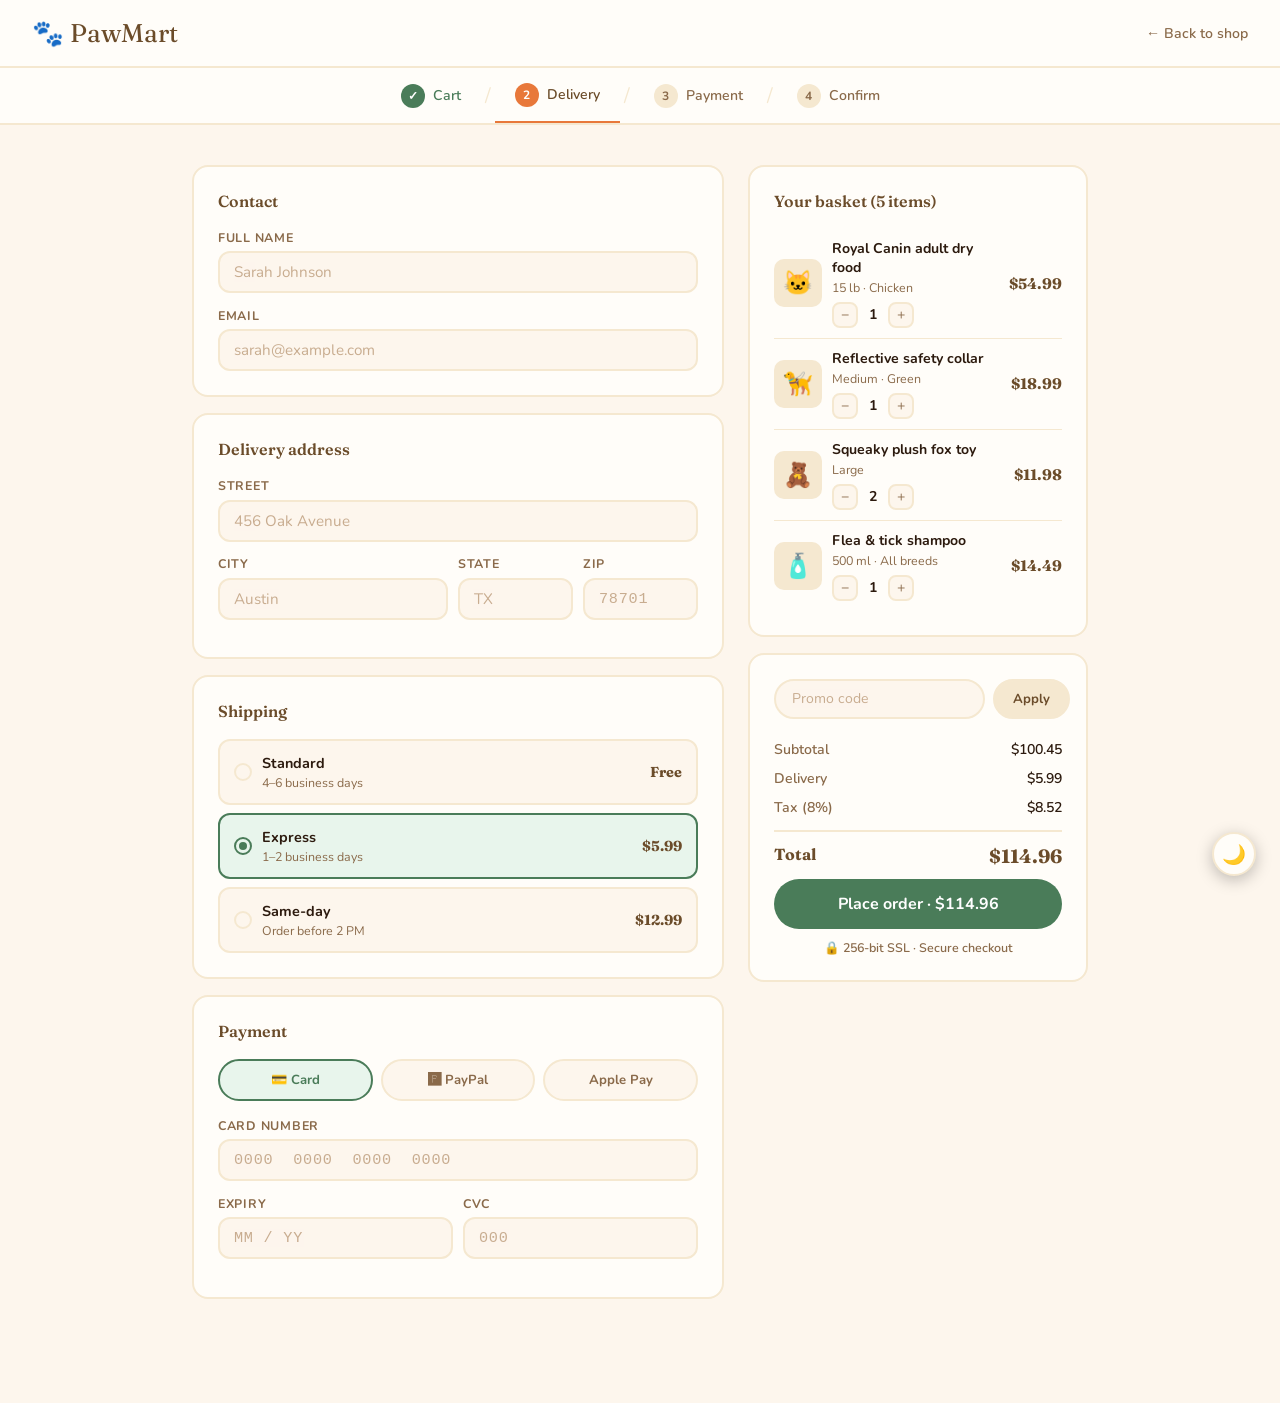
==== checkout.html @ 458d9aaf "Add files via upload" ====
<!DOCTYPE html>
<html lang="en">
<head>
<script>!function(){var t=localStorage.getItem("pawsome_theme")||(window.matchMedia("(prefers-color-scheme:dark)").matches?"dark":"light");document.documentElement.setAttribute("data-theme",t)}();</script>
<meta charset="UTF-8">
<meta name="viewport" content="width=device-width, initial-scale=1.0">
<title>PawMart — Checkout</title>
<link href="https://fonts.googleapis.com/css2?family=Fraunces:wght@400;600;700&family=Nunito:wght@400;500;600;700&display=swap" rel="stylesheet">
<link rel="stylesheet" href="/css/checkout.css">
</head>
<body>

<header>
  <a href="shop.html" class="logo">🐾 PawMart</a>
  <a href="shop.html" class="back-link">← Back to shop</a>
</header>

<div class="steps">
  <div class="step done">
    <div class="snum">✓</div> Cart
  </div>
  <span class="sep">/</span>
  <div class="step active">
    <div class="snum">2</div> Delivery
  </div>
  <span class="sep">/</span>
  <div class="step">
    <div class="snum">3</div> Payment
  </div>
  <span class="sep">/</span>
  <div class="step">
    <div class="snum">4</div> Confirm
  </div>
</div>

<div class="main">

  <!-- LEFT -->
  <div>

    <div class="section">
      <div class="section-title">Contact</div>
      <div class="field"><label>Full name</label><input type="text" placeholder="Sarah Johnson"></div>
      <div class="field"><label>Email</label><input type="email" placeholder="sarah@example.com"></div>
    </div>

    <div class="section">
      <div class="section-title">Delivery address</div>
      <div class="field"><label>Street</label><input type="text" placeholder="456 Oak Avenue"></div>
      <div class="row3">
        <div class="field"><label>City</label><input type="text" placeholder="Austin"></div>
        <div class="field"><label>State</label><input type="text" placeholder="TX"></div>
        <div class="field"><label>ZIP</label><input type="text" class="mono" placeholder="78701" maxlength="10"></div>
      </div>
    </div>

    <div class="section">
      <div class="section-title">Shipping</div>
      <div class="ship-opts">
        <div class="sopt" onclick="selShip(this, 0)">
          <div class="sopt-left">
            <div class="dot"></div>
            <div>
              <div class="sname">Standard</div>
              <div class="seta">4–6 business days</div>
            </div>
          </div>
          <div class="sprice">Free</div>
        </div>
        <div class="sopt sel" onclick="selShip(this, 5.99)">
          <div class="sopt-left">
            <div class="dot on"></div>
            <div>
              <div class="sname">Express</div>
              <div class="seta">1–2 business days</div>
            </div>
          </div>
          <div class="sprice">$5.99</div>
        </div>
        <div class="sopt" onclick="selShip(this, 12.99)">
          <div class="sopt-left">
            <div class="dot"></div>
            <div>
              <div class="sname">Same-day</div>
              <div class="seta">Order before 2 PM</div>
            </div>
          </div>
          <div class="sprice">$12.99</div>
        </div>
      </div>
    </div>

    <div class="section">
      <div class="section-title">Payment</div>
      <div class="pmethods">
        <button class="pm active" onclick="selPay(this)">💳 Card</button>
        <button class="pm" onclick="selPay(this)">🅿 PayPal</button>
        <button class="pm" onclick="selPay(this)"> Apple Pay</button>
      </div>
      <div class="field"><label>Card number</label><input type="text" class="mono" placeholder="0000  0000  0000  0000" maxlength="19" oninput="fmtCard(this)"></div>
      <div class="row2">
        <div class="field"><label>Expiry</label><input type="text" class="mono" placeholder="MM / YY" maxlength="7" oninput="fmtExp(this)"></div>
        <div class="field"><label>CVC</label><input type="text" class="mono" placeholder="000" maxlength="4"></div>
      </div>
    </div>

  </div>

  <!-- RIGHT -->
  <div>

    <div class="section" id="basket-panel">
      <div class="section-title" id="basket-title">Your basket</div>
      <!-- items injected by JS -->
    </div>

    <div class="section">
      <div class="coup">
        <input type="text" placeholder="Promo code" id="coup-in">
        <button onclick="applyCoup()">Apply</button>
      </div>
      <div class="coup-ok" id="coup-ok">✓ 10% off applied!</div>

      <div class="sumrow"><span class="k">Subtotal</span><span class="v" id="s-sub">$100.45</span></div>
      <div class="sumrow"><span class="k">Delivery</span><span class="v" id="s-ship">$5.99</span></div>
      <div class="sumrow"><span class="k">Tax (8%)</span><span class="v" id="s-tax">$8.52</span></div>
      <div class="sumrow" id="s-disc-row" style="display:none">
        <span class="k">Promo</span>
        <span class="v" style="color:var(--green)" id="s-disc">−$10.05</span>
      </div>
      <div class="sumrow total"><span class="k">Total</span><span class="v" id="s-total">$114.96</span></div>

      <button class="pay-btn" id="pay-btn" onclick="doPay()">
        <span id="pay-label">Place order · $114.96</span>
      </button>
      <div class="secure-note">🔒 256-bit SSL · Secure checkout</div>
    </div>

  </div>
</div>

<script src="/js/checkout.js"></script>
<script src="/js/darkmode.js"></script>
</body>
</html>
---- css/checkout.css ----
@import url('https://fonts.googleapis.com/css2?family=Fraunces:wght@400;600;700&family=Nunito:wght@400;500;600;700&display=swap');

*, *::before, *::after { box-sizing: border-box; margin: 0; padding: 0; }

:root {
  --cream: #FDF6ED;
  --warm: #F5E8D0;
  --brown: #6B4C2A;
  --brown-light: #A67C52;
  --green: #4A7C59;
  --green-light: #7DB892;
  --green-pale: #E8F5EC;
  --orange: #E8783A;
  --text: #2C1A0E;
  --text-muted: #8A6A4A;
  --white: #FFFDF9;
  --border: #F0E4CC;
  --r: 16px;
}

body {
  font-family: 'Nunito', sans-serif;
  background: var(--cream);
  color: var(--text);
  min-height: 100vh;
}

/* Header */
header {
  background: var(--white);
  border-bottom: 2px solid var(--warm);
  padding: 0 2rem;
  height: 68px;
  display: flex;
  align-items: center;
  justify-content: space-between;
}
.logo {
  font-family: 'Fraunces', serif;
  font-size: 1.6rem;
  color: var(--brown);
  text-decoration: none;
  display: flex;
  align-items: center;
  gap: 8px;
}
.back-link {
  font-size: 0.88rem;
  font-weight: 600;
  color: var(--text-muted);
  text-decoration: none;
  transition: color 0.2s;
}
.back-link:hover { color: var(--green); }

/* Steps */
.steps {
  background: var(--white);
  border-bottom: 2px solid var(--warm);
  display: flex;
  justify-content: center;
  gap: 0;
  padding: 0 1rem;
}
.step {
  display: flex;
  align-items: center;
  gap: 8px;
  padding: 14px 20px;
  font-size: 0.88rem;
  font-weight: 600;
  color: var(--text-muted);
  font-family: 'Nunito', sans-serif;
}
.step.done { color: var(--green); }
.step.active {
  color: var(--brown);
  border-bottom: 2px solid var(--orange);
}
.snum {
  width: 24px; height: 24px; border-radius: 50%;
  background: var(--warm);
  color: var(--text-muted);
  font-size: 0.75rem;
  font-weight: 700;
  display: flex; align-items: center; justify-content: center;
}
.step.done .snum { background: var(--green); color: #fff; }
.step.active .snum { background: var(--orange); color: #fff; }
.sep { color: var(--warm); padding: 14px 4px; font-size: 20px; align-self: center; }

/* Layout */
.main {
  max-width: 960px;
  margin: 2.5rem auto;
  padding: 0 2rem 4rem;
  display: grid;
  grid-template-columns: 1fr 340px;
  gap: 1.5rem;
  align-items: start;
}

/* Sections */
.section {
  background: var(--white);
  border: 2px solid var(--warm);
  border-radius: var(--r);
  padding: 1.5rem;
  margin-bottom: 1rem;
}
.section:last-child { margin-bottom: 0; }
.section-title {
  font-family: 'Fraunces', serif;
  font-size: 1rem;
  font-weight: 600;
  color: var(--brown);
  margin-bottom: 1.1rem;
}

/* Form fields */
.field { margin-bottom: 0.85rem; }
.field:last-child { margin-bottom: 0; }
.field label {
  display: block;
  font-size: 0.78rem;
  font-weight: 700;
  color: var(--text-muted);
  text-transform: uppercase;
  letter-spacing: 0.06em;
  margin-bottom: 0.35rem;
}
.field input, .field select {
  width: 100%;
  height: 42px;
  border-radius: 12px;
  border: 2px solid var(--warm);
  background: var(--cream);
  color: var(--text);
  font-size: 0.95rem;
  padding: 0 14px;
  outline: none;
  font-family: 'Nunito', sans-serif;
  transition: border-color 0.2s, box-shadow 0.2s;
}
.field input:focus, .field select:focus {
  border-color: var(--green);
  box-shadow: 0 0 0 3px rgba(74,124,89,0.12);
}
.field input::placeholder { color: var(--brown-light); opacity: 0.6; }
.row2 { display: grid; grid-template-columns: 1fr 1fr; gap: 10px; }
.row3 { display: grid; grid-template-columns: 2fr 1fr 1fr; gap: 10px; }
.mono { font-family: 'Courier New', monospace !important; letter-spacing: 0.05em; }

/* Shipping options */
.ship-opts { display: flex; flex-direction: column; gap: 8px; }
.sopt {
  display: flex;
  align-items: center;
  justify-content: space-between;
  padding: 12px 14px;
  border-radius: 12px;
  border: 2px solid var(--warm);
  cursor: pointer;
  transition: all 0.2s;
  background: var(--cream);
}
.sopt:hover { border-color: var(--green-light); }
.sopt.sel { border: 2px solid var(--green); background: var(--green-pale); }
.sopt-left { display: flex; align-items: center; gap: 10px; }
.dot {
  width: 18px; height: 18px; border-radius: 50%;
  border: 2px solid var(--warm);
  flex-shrink: 0;
  display: flex; align-items: center; justify-content: center;
  transition: border-color 0.2s;
}
.dot.on { border-color: var(--green); }
.dot.on::after { content: ''; width: 8px; height: 8px; border-radius: 50%; background: var(--green); }
.sname { font-size: 0.9rem; font-weight: 700; color: var(--text); }
.seta { font-size: 0.78rem; color: var(--text-muted); margin-top: 1px; }
.sprice { font-size: 0.9rem; font-weight: 700; color: var(--brown); font-family: 'Fraunces', serif; }

/* Payment methods */
.pmethods { display: flex; gap: 8px; margin-bottom: 1rem; }
.pm {
  flex: 1; height: 42px;
  border-radius: 50px;
  border: 2px solid var(--warm);
  cursor: pointer;
  display: flex; align-items: center; justify-content: center;
  gap: 6px;
  font-size: 0.82rem;
  font-weight: 700;
  color: var(--text-muted);
  background: var(--cream);
  transition: all 0.2s;
  font-family: 'Nunito', sans-serif;
}
.pm:hover { border-color: var(--green-light); color: var(--green); }
.pm.active {
  border: 2px solid var(--green);
  color: var(--green);
  background: var(--green-pale);
}

/* Order summary / basket items */
.cart-item {
  display: flex;
  gap: 10px;
  padding: 10px 0;
  border-bottom: 1px solid var(--warm);
  align-items: center;
}
.cart-item:last-of-type { border: none; }
.iimg {
  width: 48px; height: 48px;
  border-radius: 10px;
  background: var(--warm);
  display: flex; align-items: center; justify-content: center;
  flex-shrink: 0;
  font-size: 1.5rem;
}
.iinfo { flex: 1; }
.iname { font-size: 0.88rem; font-weight: 700; color: var(--text); margin-bottom: 2px; }
.imeta { font-size: 0.78rem; color: var(--text-muted); margin-bottom: 6px; }
.qctrl { display: flex; align-items: center; gap: 7px; }
.qbtn {
  width: 26px; height: 26px;
  border-radius: 8px;
  border: 2px solid var(--warm);
  background: var(--cream);
  cursor: pointer;
  font-size: 14px;
  color: var(--text-muted);
  display: flex; align-items: center; justify-content: center;
  font-family: inherit;
  line-height: 1;
  transition: all 0.15s;
}
.qbtn:hover { background: var(--warm); color: var(--brown); }
.qnum { font-size: 0.88rem; font-weight: 700; min-width: 16px; text-align: center; color: var(--text); }
.iprice { font-size: 0.95rem; font-weight: 700; white-space: nowrap; font-family: 'Fraunces', serif; color: var(--brown); }

/* Summary rows */
.sumrow { display: flex; justify-content: space-between; font-size: 0.88rem; padding: 5px 0; }
.sumrow .k { color: var(--text-muted); font-weight: 600; }
.sumrow .v { font-weight: 600; color: var(--text); }
.sumrow.total { border-top: 2px solid var(--warm); margin-top: 8px; padding-top: 12px; }
.sumrow.total .k { font-family: 'Fraunces', serif; font-size: 1rem; font-weight: 700; color: var(--brown); }
.sumrow.total .v { font-family: 'Fraunces', serif; font-size: 1.2rem; font-weight: 700; color: var(--brown); }

/* Promo */
.coup { display: flex; gap: 8px; margin-bottom: 1rem; }
.coup input {
  flex: 1; height: 40px;
  border-radius: 50px;
  border: 2px solid var(--warm);
  background: var(--cream);
  color: var(--text);
  font-size: 0.88rem;
  padding: 0 16px;
  outline: none;
  font-family: 'Nunito', sans-serif;
  transition: border-color 0.2s;
}
.coup input:focus { border-color: var(--green); }
.coup input::placeholder { color: var(--brown-light); opacity: 0.6; }
.coup button {
  height: 40px; padding: 0 18px;
  border-radius: 50px;
  border: 2px solid var(--warm);
  background: var(--warm);
  color: var(--brown);
  font-size: 0.82rem;
  font-weight: 700;
  cursor: pointer;
  font-family: 'Nunito', sans-serif;
  transition: all 0.2s;
}
.coup button:hover { background: var(--brown); color: #fff; border-color: var(--brown); }
.coup-ok {
  font-size: 0.82rem;
  font-weight: 700;
  color: var(--green);
  display: none;
  margin-bottom: 0.75rem;
  padding: 8px 14px;
  background: var(--green-pale);
  border-radius: 50px;
  border: 2px solid rgba(74,124,89,0.2);
}

/* Pay button */
.pay-btn {
  width: 100%;
  height: 50px;
  border-radius: 50px;
  background: var(--green);
  color: #fff;
  border: none;
  cursor: pointer;
  font-family: 'Nunito', sans-serif;
  font-size: 1rem;
  font-weight: 700;
  display: flex;
  align-items: center;
  justify-content: center;
  gap: 8px;
  transition: all 0.2s;
  margin-top: 6px;
}
.pay-btn:hover { background: var(--brown); transform: translateY(-1px); }
.secure-note {
  display: flex;
  align-items: center;
  justify-content: center;
  gap: 5px;
  font-size: 0.78rem;
  font-weight: 600;
  color: var(--text-muted);
  margin-top: 10px;
}

/* Responsive */
@media (max-width: 700px) {
  .main { grid-template-columns: 1fr; padding: 0 1rem 3rem; }
  .steps .sep { display: none; }
  .step { padding: 10px 10px; font-size: 0.78rem; }
}
@media (max-width: 480px) {
  .row2, .row3 { grid-template-columns: 1fr; }
  .pmethods { flex-wrap: wrap; }
}

/* =====================================================
   DARK MODE VARIABLES
   Applies when: user's OS is dark OR data-theme="dark"
   ===================================================== */

/* Dark palette override */
[data-theme="dark"],
@media (prefers-color-scheme: dark) {
  :root:not([data-theme="light"]) {
    --cream: #1A1410;
    --warm: #2A1F15;
    --brown: #D4A574;
    --brown-light: #B8895A;
    --green: #5A9E6F;
    --green-light: #7DB892;
    --green-pale: #1A2E20;
    --orange: #E8783A;
    --text: #F0E6D8;
    --text-muted: #A08060;
    --white: #221810;
    --border: #2E2218;
  }
}

[data-theme="dark"] {
  --cream: #1A1410;
  --warm: #2A1F15;
  --brown: #D4A574;
  --brown-light: #B8895A;
  --green: #5A9E6F;
  --green-light: #7DB892;
  --green-pale: #1A2E20;
  --orange: #E8783A;
  --text: #F0E6D8;
  --text-muted: #A08060;
  --white: #221810;
  --border: #2E2218;
}

/* Dark mode toggle button */
.dm-toggle {
  position: fixed;
  bottom: 1.5rem;
  right: 1.5rem;
  width: 44px;
  height: 44px;
  border-radius: 50%;
  background: var(--white);
  border: 2px solid var(--warm);
  font-size: 1.2rem;
  cursor: pointer;
  z-index: 9999;
  display: flex;
  align-items: center;
  justify-content: center;
  box-shadow: 0 4px 16px rgba(0, 0, 0, 0.25);
  transition: background 0.2s, border-color 0.2s, transform 0.15s;
}
.dm-toggle:hover {
  transform: scale(1.1);
  border-color: var(--green);
}
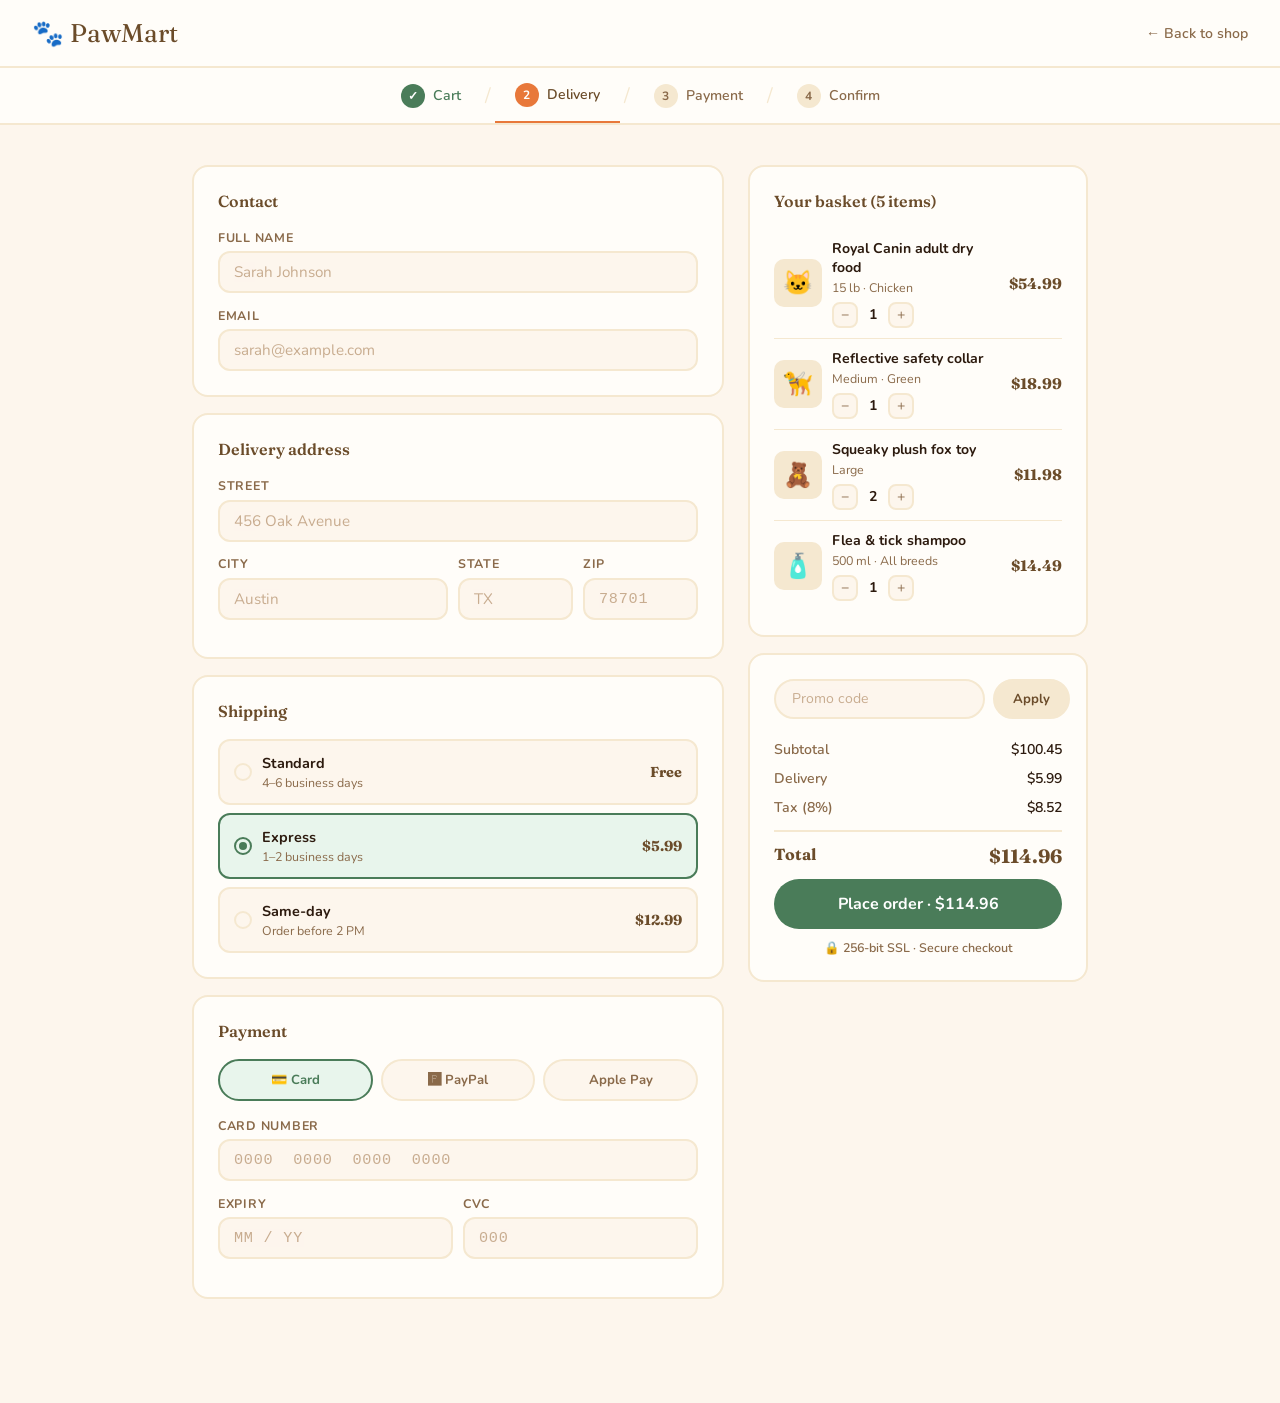
==== commit 0fe95d67: "Update checkout.html" ====
--- a/checkout.html
+++ b/checkout.html
@@ -6,7 +6,7 @@
 <meta name="viewport" content="width=device-width, initial-scale=1.0">
 <title>PawMart — Checkout</title>
 <link href="https://fonts.googleapis.com/css2?family=Fraunces:wght@400;600;700&family=Nunito:wght@400;500;600;700&display=swap" rel="stylesheet">
-<link rel="stylesheet" href="/css/checkout.css">
+<link rel="stylesheet" href="checkout.css">
 </head>
 <body>
 
@@ -139,7 +139,7 @@
   </div>
 </div>
 
-<script src="/js/checkout.js"></script>
-<script src="/js/darkmode.js"></script>
+<script src="checkout.js"></script>
+<script src="darkmode.js"></script>
 </body>
 </html>
--- a/checkout.css
+++ b/checkout.css
@@ -0,0 +1,396 @@
+@import url('https://fonts.googleapis.com/css2?family=Fraunces:wght@400;600;700&family=Nunito:wght@400;500;600;700&display=swap');
+
+*, *::before, *::after { box-sizing: border-box; margin: 0; padding: 0; }
+
+:root {
+  --cream: #FDF6ED;
+  --warm: #F5E8D0;
+  --brown: #6B4C2A;
+  --brown-light: #A67C52;
+  --green: #4A7C59;
+  --green-light: #7DB892;
+  --green-pale: #E8F5EC;
+  --orange: #E8783A;
+  --text: #2C1A0E;
+  --text-muted: #8A6A4A;
+  --white: #FFFDF9;
+  --border: #F0E4CC;
+  --r: 16px;
+}
+
+body {
+  font-family: 'Nunito', sans-serif;
+  background: var(--cream);
+  color: var(--text);
+  min-height: 100vh;
+}
+
+/* Header */
+header {
+  background: var(--white);
+  border-bottom: 2px solid var(--warm);
+  padding: 0 2rem;
+  height: 68px;
+  display: flex;
+  align-items: center;
+  justify-content: space-between;
+}
+.logo {
+  font-family: 'Fraunces', serif;
+  font-size: 1.6rem;
+  color: var(--brown);
+  text-decoration: none;
+  display: flex;
+  align-items: center;
+  gap: 8px;
+}
+.back-link {
+  font-size: 0.88rem;
+  font-weight: 600;
+  color: var(--text-muted);
+  text-decoration: none;
+  transition: color 0.2s;
+}
+.back-link:hover { color: var(--green); }
+
+/* Steps */
+.steps {
+  background: var(--white);
+  border-bottom: 2px solid var(--warm);
+  display: flex;
+  justify-content: center;
+  gap: 0;
+  padding: 0 1rem;
+}
+.step {
+  display: flex;
+  align-items: center;
+  gap: 8px;
+  padding: 14px 20px;
+  font-size: 0.88rem;
+  font-weight: 600;
+  color: var(--text-muted);
+  font-family: 'Nunito', sans-serif;
+}
+.step.done { color: var(--green); }
+.step.active {
+  color: var(--brown);
+  border-bottom: 2px solid var(--orange);
+}
+.snum {
+  width: 24px; height: 24px; border-radius: 50%;
+  background: var(--warm);
+  color: var(--text-muted);
+  font-size: 0.75rem;
+  font-weight: 700;
+  display: flex; align-items: center; justify-content: center;
+}
+.step.done .snum { background: var(--green); color: #fff; }
+.step.active .snum { background: var(--orange); color: #fff; }
+.sep { color: var(--warm); padding: 14px 4px; font-size: 20px; align-self: center; }
+
+/* Layout */
+.main {
+  max-width: 960px;
+  margin: 2.5rem auto;
+  padding: 0 2rem 4rem;
+  display: grid;
+  grid-template-columns: 1fr 340px;
+  gap: 1.5rem;
+  align-items: start;
+}
+
+/* Sections */
+.section {
+  background: var(--white);
+  border: 2px solid var(--warm);
+  border-radius: var(--r);
+  padding: 1.5rem;
+  margin-bottom: 1rem;
+}
+.section:last-child { margin-bottom: 0; }
+.section-title {
+  font-family: 'Fraunces', serif;
+  font-size: 1rem;
+  font-weight: 600;
+  color: var(--brown);
+  margin-bottom: 1.1rem;
+}
+
+/* Form fields */
+.field { margin-bottom: 0.85rem; }
+.field:last-child { margin-bottom: 0; }
+.field label {
+  display: block;
+  font-size: 0.78rem;
+  font-weight: 700;
+  color: var(--text-muted);
+  text-transform: uppercase;
+  letter-spacing: 0.06em;
+  margin-bottom: 0.35rem;
+}
+.field input, .field select {
+  width: 100%;
+  height: 42px;
+  border-radius: 12px;
+  border: 2px solid var(--warm);
+  background: var(--cream);
+  color: var(--text);
+  font-size: 0.95rem;
+  padding: 0 14px;
+  outline: none;
+  font-family: 'Nunito', sans-serif;
+  transition: border-color 0.2s, box-shadow 0.2s;
+}
+.field input:focus, .field select:focus {
+  border-color: var(--green);
+  box-shadow: 0 0 0 3px rgba(74,124,89,0.12);
+}
+.field input::placeholder { color: var(--brown-light); opacity: 0.6; }
+.row2 { display: grid; grid-template-columns: 1fr 1fr; gap: 10px; }
+.row3 { display: grid; grid-template-columns: 2fr 1fr 1fr; gap: 10px; }
+.mono { font-family: 'Courier New', monospace !important; letter-spacing: 0.05em; }
+
+/* Shipping options */
+.ship-opts { display: flex; flex-direction: column; gap: 8px; }
+.sopt {
+  display: flex;
+  align-items: center;
+  justify-content: space-between;
+  padding: 12px 14px;
+  border-radius: 12px;
+  border: 2px solid var(--warm);
+  cursor: pointer;
+  transition: all 0.2s;
+  background: var(--cream);
+}
+.sopt:hover { border-color: var(--green-light); }
+.sopt.sel { border: 2px solid var(--green); background: var(--green-pale); }
+.sopt-left { display: flex; align-items: center; gap: 10px; }
+.dot {
+  width: 18px; height: 18px; border-radius: 50%;
+  border: 2px solid var(--warm);
+  flex-shrink: 0;
+  display: flex; align-items: center; justify-content: center;
+  transition: border-color 0.2s;
+}
+.dot.on { border-color: var(--green); }
+.dot.on::after { content: ''; width: 8px; height: 8px; border-radius: 50%; background: var(--green); }
+.sname { font-size: 0.9rem; font-weight: 700; color: var(--text); }
+.seta { font-size: 0.78rem; color: var(--text-muted); margin-top: 1px; }
+.sprice { font-size: 0.9rem; font-weight: 700; color: var(--brown); font-family: 'Fraunces', serif; }
+
+/* Payment methods */
+.pmethods { display: flex; gap: 8px; margin-bottom: 1rem; }
+.pm {
+  flex: 1; height: 42px;
+  border-radius: 50px;
+  border: 2px solid var(--warm);
+  cursor: pointer;
+  display: flex; align-items: center; justify-content: center;
+  gap: 6px;
+  font-size: 0.82rem;
+  font-weight: 700;
+  color: var(--text-muted);
+  background: var(--cream);
+  transition: all 0.2s;
+  font-family: 'Nunito', sans-serif;
+}
+.pm:hover { border-color: var(--green-light); color: var(--green); }
+.pm.active {
+  border: 2px solid var(--green);
+  color: var(--green);
+  background: var(--green-pale);
+}
+
+/* Order summary / basket items */
+.cart-item {
+  display: flex;
+  gap: 10px;
+  padding: 10px 0;
+  border-bottom: 1px solid var(--warm);
+  align-items: center;
+}
+.cart-item:last-of-type { border: none; }
+.iimg {
+  width: 48px; height: 48px;
+  border-radius: 10px;
+  background: var(--warm);
+  display: flex; align-items: center; justify-content: center;
+  flex-shrink: 0;
+  font-size: 1.5rem;
+}
+.iinfo { flex: 1; }
+.iname { font-size: 0.88rem; font-weight: 700; color: var(--text); margin-bottom: 2px; }
+.imeta { font-size: 0.78rem; color: var(--text-muted); margin-bottom: 6px; }
+.qctrl { display: flex; align-items: center; gap: 7px; }
+.qbtn {
+  width: 26px; height: 26px;
+  border-radius: 8px;
+  border: 2px solid var(--warm);
+  background: var(--cream);
+  cursor: pointer;
+  font-size: 14px;
+  color: var(--text-muted);
+  display: flex; align-items: center; justify-content: center;
+  font-family: inherit;
+  line-height: 1;
+  transition: all 0.15s;
+}
+.qbtn:hover { background: var(--warm); color: var(--brown); }
+.qnum { font-size: 0.88rem; font-weight: 700; min-width: 16px; text-align: center; color: var(--text); }
+.iprice { font-size: 0.95rem; font-weight: 700; white-space: nowrap; font-family: 'Fraunces', serif; color: var(--brown); }
+
+/* Summary rows */
+.sumrow { display: flex; justify-content: space-between; font-size: 0.88rem; padding: 5px 0; }
+.sumrow .k { color: var(--text-muted); font-weight: 600; }
+.sumrow .v { font-weight: 600; color: var(--text); }
+.sumrow.total { border-top: 2px solid var(--warm); margin-top: 8px; padding-top: 12px; }
+.sumrow.total .k { font-family: 'Fraunces', serif; font-size: 1rem; font-weight: 700; color: var(--brown); }
+.sumrow.total .v { font-family: 'Fraunces', serif; font-size: 1.2rem; font-weight: 700; color: var(--brown); }
+
+/* Promo */
+.coup { display: flex; gap: 8px; margin-bottom: 1rem; }
+.coup input {
+  flex: 1; height: 40px;
+  border-radius: 50px;
+  border: 2px solid var(--warm);
+  background: var(--cream);
+  color: var(--text);
+  font-size: 0.88rem;
+  padding: 0 16px;
+  outline: none;
+  font-family: 'Nunito', sans-serif;
+  transition: border-color 0.2s;
+}
+.coup input:focus { border-color: var(--green); }
+.coup input::placeholder { color: var(--brown-light); opacity: 0.6; }
+.coup button {
+  height: 40px; padding: 0 18px;
+  border-radius: 50px;
+  border: 2px solid var(--warm);
+  background: var(--warm);
+  color: var(--brown);
+  font-size: 0.82rem;
+  font-weight: 700;
+  cursor: pointer;
+  font-family: 'Nunito', sans-serif;
+  transition: all 0.2s;
+}
+.coup button:hover { background: var(--brown); color: #fff; border-color: var(--brown); }
+.coup-ok {
+  font-size: 0.82rem;
+  font-weight: 700;
+  color: var(--green);
+  display: none;
+  margin-bottom: 0.75rem;
+  padding: 8px 14px;
+  background: var(--green-pale);
+  border-radius: 50px;
+  border: 2px solid rgba(74,124,89,0.2);
+}
+
+/* Pay button */
+.pay-btn {
+  width: 100%;
+  height: 50px;
+  border-radius: 50px;
+  background: var(--green);
+  color: #fff;
+  border: none;
+  cursor: pointer;
+  font-family: 'Nunito', sans-serif;
+  font-size: 1rem;
+  font-weight: 700;
+  display: flex;
+  align-items: center;
+  justify-content: center;
+  gap: 8px;
+  transition: all 0.2s;
+  margin-top: 6px;
+}
+.pay-btn:hover { background: var(--brown); transform: translateY(-1px); }
+.secure-note {
+  display: flex;
+  align-items: center;
+  justify-content: center;
+  gap: 5px;
+  font-size: 0.78rem;
+  font-weight: 600;
+  color: var(--text-muted);
+  margin-top: 10px;
+}
+
+/* Responsive */
+@media (max-width: 700px) {
+  .main { grid-template-columns: 1fr; padding: 0 1rem 3rem; }
+  .steps .sep { display: none; }
+  .step { padding: 10px 10px; font-size: 0.78rem; }
+}
+@media (max-width: 480px) {
+  .row2, .row3 { grid-template-columns: 1fr; }
+  .pmethods { flex-wrap: wrap; }
+}
+
+/* =====================================================
+   DARK MODE VARIABLES
+   Applies when: user's OS is dark OR data-theme="dark"
+   ===================================================== */
+
+/* Dark palette override */
+[data-theme="dark"],
+@media (prefers-color-scheme: dark) {
+  :root:not([data-theme="light"]) {
+    --cream: #1A1410;
+    --warm: #2A1F15;
+    --brown: #D4A574;
+    --brown-light: #B8895A;
+    --green: #5A9E6F;
+    --green-light: #7DB892;
+    --green-pale: #1A2E20;
+    --orange: #E8783A;
+    --text: #F0E6D8;
+    --text-muted: #A08060;
+    --white: #221810;
+    --border: #2E2218;
+  }
+}
+
+[data-theme="dark"] {
+  --cream: #1A1410;
+  --warm: #2A1F15;
+  --brown: #D4A574;
+  --brown-light: #B8895A;
+  --green: #5A9E6F;
+  --green-light: #7DB892;
+  --green-pale: #1A2E20;
+  --orange: #E8783A;
+  --text: #F0E6D8;
+  --text-muted: #A08060;
+  --white: #221810;
+  --border: #2E2218;
+}
+
+/* Dark mode toggle button */
+.dm-toggle {
+  position: fixed;
+  bottom: 1.5rem;
+  right: 1.5rem;
+  width: 44px;
+  height: 44px;
+  border-radius: 50%;
+  background: var(--white);
+  border: 2px solid var(--warm);
+  font-size: 1.2rem;
+  cursor: pointer;
+  z-index: 9999;
+  display: flex;
+  align-items: center;
+  justify-content: center;
+  box-shadow: 0 4px 16px rgba(0, 0, 0, 0.25);
+  transition: background 0.2s, border-color 0.2s, transform 0.15s;
+}
+.dm-toggle:hover {
+  transform: scale(1.1);
+  border-color: var(--green);
+}
